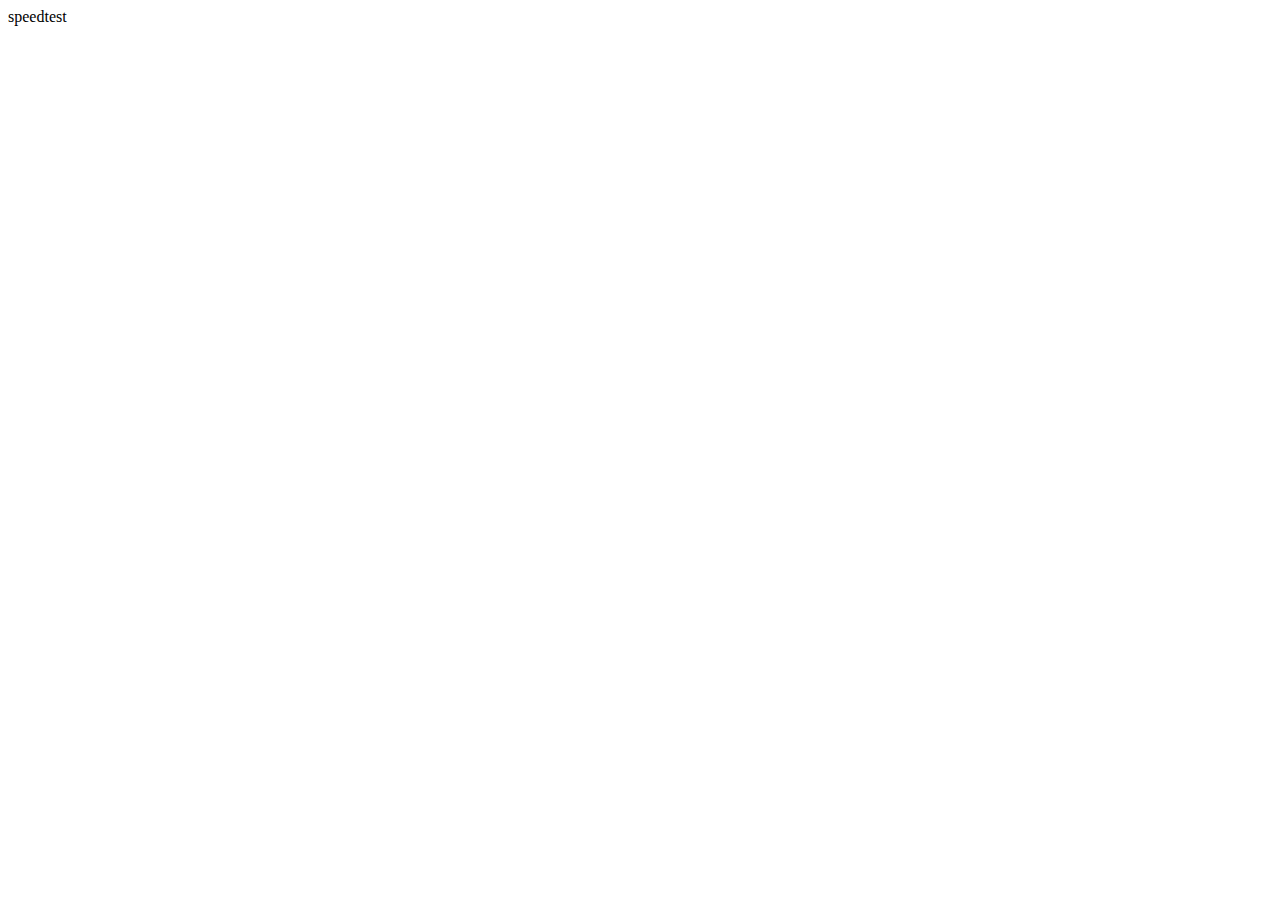
==== src/main/webapp/speedtest.html @ e2dc7700 "niko er grim" ====
<html>
    <head>
        <title>TODO supply a title</title>
        <meta charset="UTF-8">
        <meta name="viewport" content="width=device-width, initial-scale=1.0">
    </head>
    <body>
        <div>speedtest</div>
    </body>
</html>
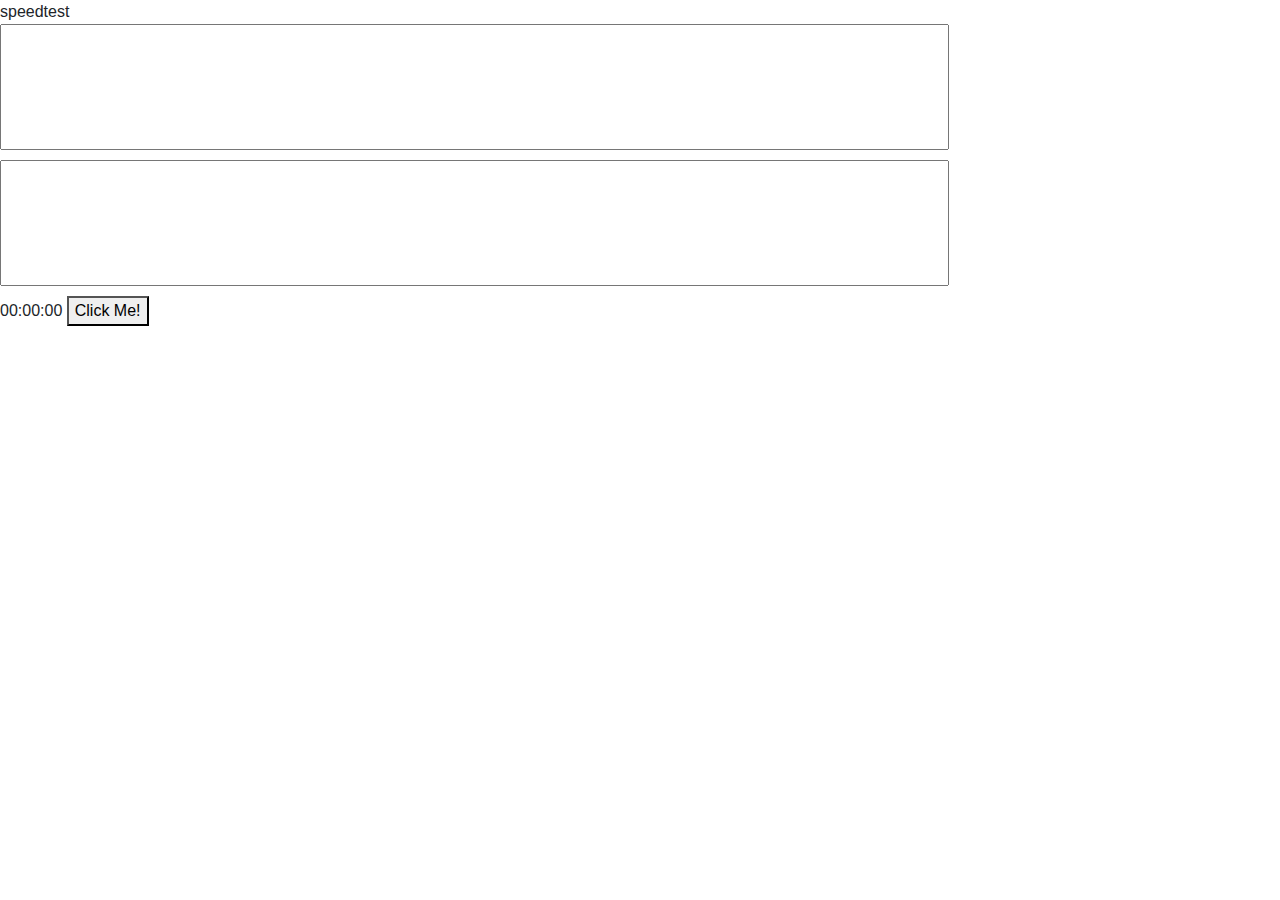
==== commit 279c7d09: "t" ====
--- a/src/main/webapp/speedtest.html
+++ b/src/main/webapp/speedtest.html
@@ -4,8 +4,22 @@
         <title>TODO supply a title</title>
         <meta charset="UTF-8">
         <meta name="viewport" content="width=device-width, initial-scale=1.0">
+        <link rel="stylesheet" href="https://maxcdn.bootstrapcdn.com/bootstrap/4.1.3/css/bootstrap.min.css">
+        <script src="https://ajax.googleapis.com/ajax/libs/jquery/3.3.1/jquery.min.js"></script>
+        <script src="https://cdnjs.cloudflare.com/ajax/libs/popper.js/1.14.3/umd/popper.min.js"></script>
+        <script src="https://maxcdn.bootstrapcdn.com/bootstrap/4.1.3/js/bootstrap.min.js"></script>
+        <link rel="stylesheet" type="text/css" href="Assets/style.css">
     </head>
     <body>
         <div>speedtest</div>
+        <textarea readonly id="totype" rows="5" cols="100">        
+        </textarea><br>
+        <textarea name="userimput" rows="5" cols="100">
+        
+        </textarea>
+        <br>
+         <label></label>00:00:00
+        <button type="button" onclick="alert('Hello World!')">Click Me!</button>
+        <script src="Assets/tester.js"></script>
     </body>
 </html>
--- a/src/main/webapp/Assets/style.css
+++ b/src/main/webapp/Assets/style.css
@@ -0,0 +1,90 @@
+.jumbotron{
+    background-color: pink;
+    color: orange;
+    text-align: center;
+    padding: 0;
+    margin: 0;
+    height: 10vh;
+}
+.column {
+    float: left;
+    width: 50%;
+    padding: 0px;
+    text-align: center;
+}
+
+.row::after {
+    content: "";
+    clear: both;
+    display: table;
+}
+
+
+
+
+#container{
+    width: 226px;
+    height: 274px;
+    border: 3px solid darkblue;
+    margin: auto
+}
+.t1, .t4{
+    border: 1px solid black;
+    height: 48px;
+    margin-left: 3px;
+    margin-top: 3px;
+    display: inline-block;
+    text-align: center;
+    line-height: 48px;
+}
+.t1{
+    width: 48px;
+}
+.t4{
+    width: 219px;
+}
+
+#canvas{
+    background-color: transparent;
+    position: absolute;
+    left: 83vh;
+    top: 150px;
+
+}
+
+
+body {
+    overflow-x:hidden;
+
+}
+
+.topnav {
+    background-color: pink;
+    overflow: hidden;
+}
+
+
+.topnav a {
+    float: left;
+    color: black;
+    text-align: center;
+    padding: 14px 16px;
+    text-decoration: none;
+    font-size: 17px;
+}
+
+.topnav a:hover {
+    background-color: orangered;
+    color: black;
+}
+
+.topnav a.active {
+    background-color: orange;
+    color: white;
+}
+textarea {
+  resize: none;
+  margin-bottom: 10px;
+  
+}
+
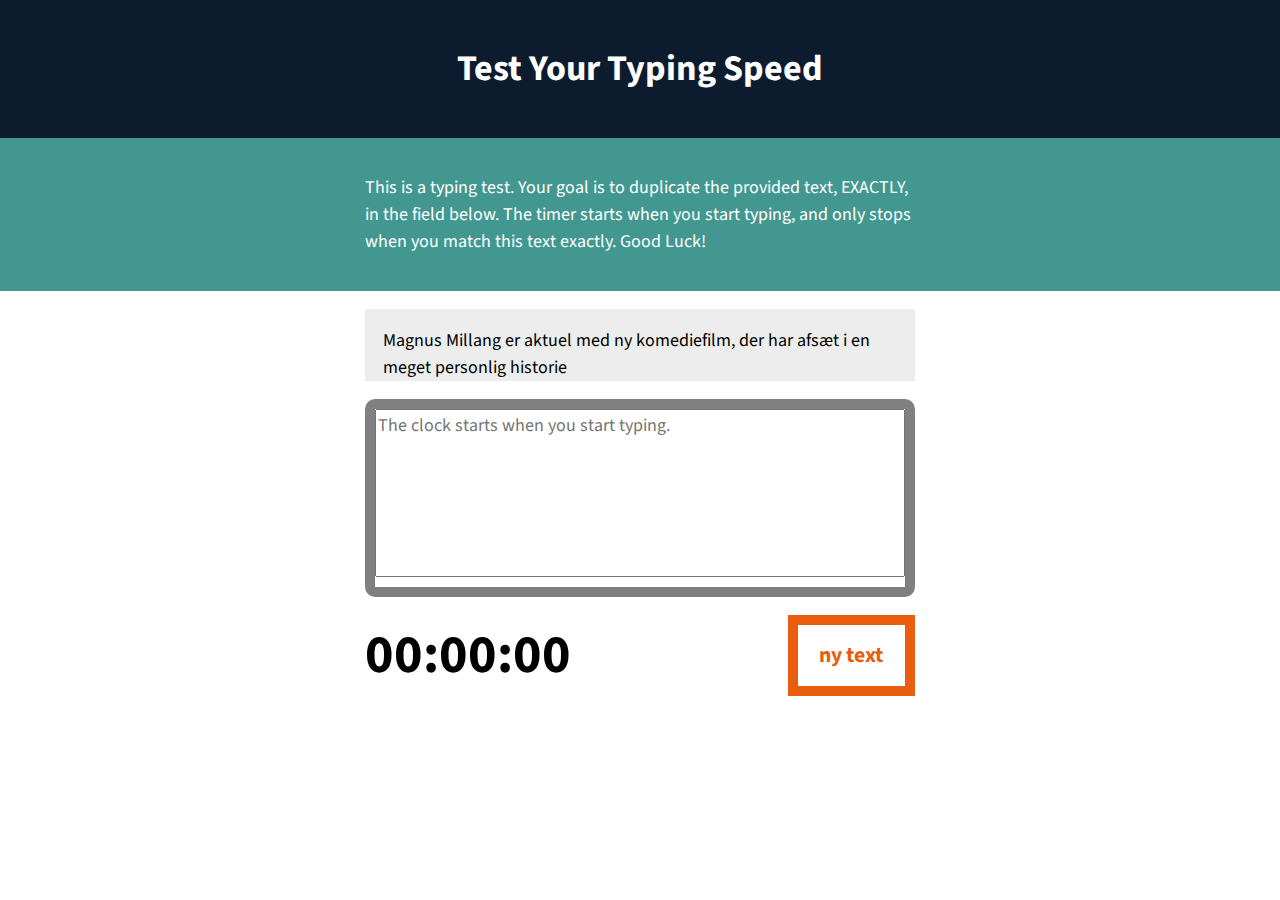
==== commit 949925fe: "t" ====
--- a/src/main/webapp/speedtest.html
+++ b/src/main/webapp/speedtest.html
@@ -1,25 +1,42 @@
+<!DOCTYPE html>
+<html lang="en-US">
 
-<html>
-    <head>
-        <title>TODO supply a title</title>
-        <meta charset="UTF-8">
-        <meta name="viewport" content="width=device-width, initial-scale=1.0">
-        <link rel="stylesheet" href="https://maxcdn.bootstrapcdn.com/bootstrap/4.1.3/css/bootstrap.min.css">
-        <script src="https://ajax.googleapis.com/ajax/libs/jquery/3.3.1/jquery.min.js"></script>
-        <script src="https://cdnjs.cloudflare.com/ajax/libs/popper.js/1.14.3/umd/popper.min.js"></script>
-        <script src="https://maxcdn.bootstrapcdn.com/bootstrap/4.1.3/js/bootstrap.min.js"></script>
-        <link rel="stylesheet" type="text/css" href="Assets/style.css">
-    </head>
-    <body>
-        <div>speedtest</div>
-        <textarea readonly id="totype" rows="5" cols="100">        
-        </textarea><br>
-        <textarea name="userimput" rows="5" cols="100">
-        
-        </textarea>
-        <br>
-         <label></label>00:00:00
-        <button type="button" onclick="alert('Hello World!')">Click Me!</button>
-        <script src="Assets/tester.js"></script>
-    </body>
+<head>
+    <meta charset="UTF-8">
+    <meta name="viewport" content="width=device-width, initial-scale=1">
+    <title>JS Typing Speed Test</title>
+    <link rel="stylesheet" href="//fonts.googleapis.com/css?family=Source+Sans+Pro:400,400i,700,700i,900,900i" type="text/css" media="all">
+    <link rel="stylesheet" href="Assets/style.css">
+    <script src="Assets/tester.js" async></script>
+</head>
+
+<body>
+    <header class="masthead">
+        <h1>Test Your Typing Speed</h1>
+    </header>
+    <main class="main">
+        <article class="intro">
+            <p>This is a typing test. Your goal is to duplicate the provided text, EXACTLY, in the field below. The timer starts when you start typing, and only stops when you match this text exactly. Good Luck!</p>
+        </article><!-- .intro -->
+        <section class="test-area">
+            <div id="origin-text">
+                <p>The text to test.</p>
+            </div><!-- #origin-text -->
+
+            <div class="test-wrapper">
+                <textarea id="test-area" name="textarea" rows="6" placeholder="The clock starts when you start typing."></textarea>
+            </div><!-- .test-wrapper -->
+
+            <div class="meta">
+                <section id="clock">
+                    <div class="timer">00:00:00</div>
+                </section>
+
+                <button id="reset">ny text</button>
+            </div><!-- .meta -->
+        </section><!-- .test-area -->
+    </main>
+
+</body>
+
 </html>
--- a/src/main/webapp/Assets/style.css
+++ b/src/main/webapp/Assets/style.css
@@ -88,3 +88,192 @@
   
 }
 
+/*--------------------------------------------------------------
+Typography
+--------------------------------------------------------------*/
+
+body,
+button,
+input,
+select,
+textarea {
+	font-family: 'Source Sans Pro', 'Helvetica', Arial, sans-serif;
+	font-size: 18px;
+	line-height: 1.5;
+}
+
+h1,
+h2,
+h3,
+h4,
+h5,
+h6 {
+	clear: both;
+}
+
+p {
+	margin-bottom: 1.5em;
+}
+
+b,
+strong {
+	font-weight: bold;
+}
+
+dfn,
+cite,
+em,
+i {
+	font-style: italic;
+}
+
+blockquote {
+	margin: 0 1.5em;
+}
+
+address {
+	margin: 0 0 1.5em;
+}
+
+pre {
+	background: #eee;
+	font-family: "Courier 10 Pitch", Courier, monospace;
+	font-size: 15px;
+	font-size: 1.5rem;
+	line-height: 1.6;
+	margin-bottom: 1.6em;
+	max-width: 100%;
+	overflow: auto;
+	padding: 1.6em;
+}
+
+code,
+kbd,
+tt,
+var {
+	font: 15px Monaco, Consolas, "Andale Mono", "DejaVu Sans Mono", monospace;
+}
+
+abbr,
+acronym {
+	border-bottom: 1px dotted #666;
+	cursor: help;
+}
+
+mark,
+ins {
+	background: #fff9c0;
+	text-decoration: none;
+}
+
+sup,
+sub {
+	font-size: 75%;
+	height: 0;
+	line-height: 0;
+	position: relative;
+	vertical-align: baseline;
+}
+
+sup {
+	bottom: 1ex;
+}
+
+sub {
+	top: .5ex;
+}
+
+small {
+	font-size: 75%;
+}
+
+big {
+	font-size: 125%;
+}
+
+/*--------------------------------------------------------------
+Layout
+--------------------------------------------------------------*/
+body {
+    margin: 0;
+    padding: 0;
+}
+
+.masthead {
+    padding: 1em 2em;
+    background-color: #0D1B2E;
+    color: white;
+}
+
+.masthead h1 {
+    text-align: center;
+}
+
+.intro {
+    padding: 2em 2em;
+    color: #ffffff;
+    background: #429890;
+}
+
+
+.intro p,
+.test-area {
+    margin: 0 auto;
+    max-width: 550px;
+}
+
+.test-area {
+    margin-bottom: 4em;
+    padding: 0 2em;
+}
+
+.test-wrapper {
+    border: 10px solid grey;
+    border-radius: 10px;
+}
+
+#origin-text {
+    margin: 1em 0;
+    padding: 1em 1em 0;
+    background-color: #ededed;
+}
+
+#origin-text p {
+    margin: 0;
+    padding-bottom: 1em;
+}
+
+.test-wrapper {
+    height: 200%;
+    display: flex;
+}
+
+.test-wrapper textarea {
+    flex: 1;
+}
+
+.meta {
+    margin-top: 1em;
+    display: flex;
+    justify-content: space-between;
+    flex-wrap: wrap;
+}
+
+.timer {
+    font-size: 3em;
+    font-weight: bold;
+}
+
+#reset {
+    padding: .5em 1em;
+    font-size: 1.2em;
+    font-weight: bold;
+    color: #E95D0F;
+    background: white ;
+    border: 10px solid #E95D0F;
+}
+
+#reset:hover {
+    color: white;
+    background-color: #E95D0F;
+}
